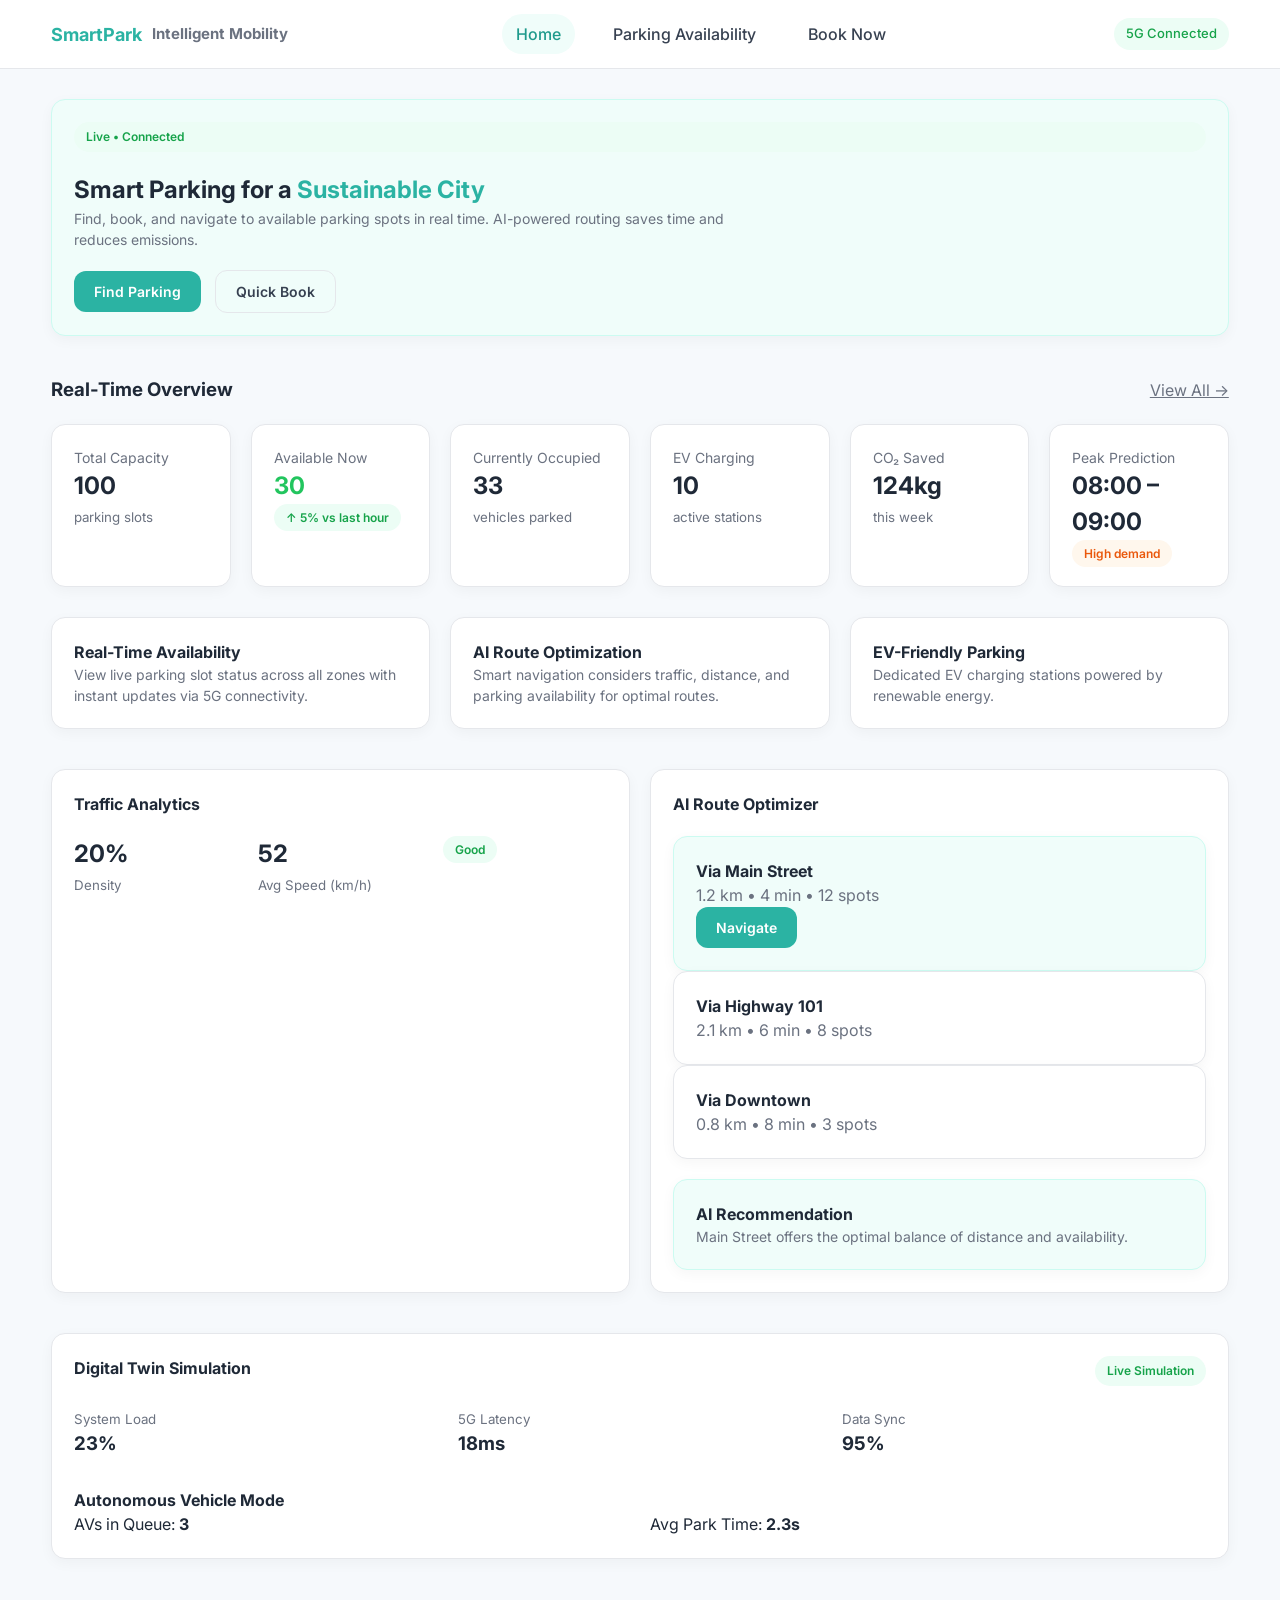
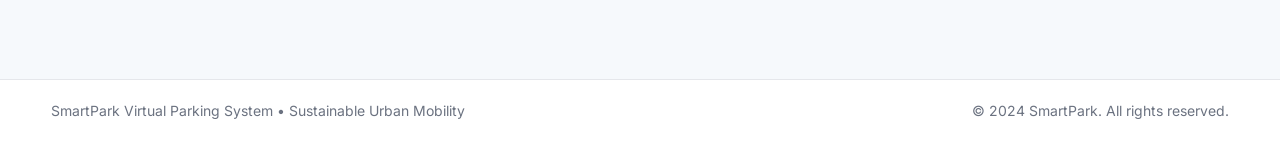
==== frontend/pages/confirmation.html @ 44996456 "Initial commit" ====
<!DOCTYPE html>
<html lang="en">
<head>
  <meta charset="UTF-8" />
  <meta name="viewport" content="width=device-width, initial-scale=1.0" />
  <title>Booking Confirmed | SmartPark</title>

  <link href="https://fonts.googleapis.com/css2?family=Inter:wght@400;500;600;700&display=swap" rel="stylesheet">
  <link rel="stylesheet" href="../css/style.css">

  <script defer src="../js/confirmation.js"></script>
</head>
<body>

<header class="navbar">
  <div class="container">
    <div class="logo">
      <span>SmartPark</span>
      <small class="text-muted">Intelligent Mobility</small>
    </div>
  </div>
</header>

<main class="page">
  <div class="container">

    <div class="card text-center" style="max-width:520px;margin:auto">
      <h2 style="color:var(--success)">Booking Confirmed</h2>
      <p class="text-muted mt-10">
        Your parking slot has been successfully reserved.
      </p>

      <div class="card soft mt-20 text-left">
        <p><strong>Slot:</strong> <span id="cSlot">-</span></p>
        <p><strong>Vehicle:</strong> <span id="cVehicle">-</span></p>
        <p><strong>Duration:</strong> <span id="cDuration">-</span></p>
        <p><strong>Amount Paid:</strong> <span id="cAmount">-</span></p>
      </div>

      <div class="mt-30">
        <a href="parking.html" class="btn btn-outline">Book Another Slot</a>
        <a href="index.html" class="btn btn-primary" style="margin-left:10px">
          Go to Home
        </a>
      </div>
    </div>

  </div>
</main>

<footer class="footer">
  <div class="container">
    <div>SmartPark Virtual Parking System</div>
    <div>© 2024 SmartPark</div>
  </div>
</footer>

</body>
</html>
---- frontend/css/style.css ----
/* ===============================
   SMARTPARK – GLOBAL DESIGN SYSTEM
   =============================== */

/* -------- CSS RESET -------- */
* {
  margin: 0;
  padding: 0;
  box-sizing: border-box;
  font-family: "Inter", system-ui, -apple-system, BlinkMacSystemFont, sans-serif;
}

body {
  background: #f6f9fc;
  color: #1f2937;
  line-height: 1.5;
}

/* -------- VARIABLES -------- */
:root {
  --primary: #2bb3a3;
  --primary-dark: #1f9a8c;
  --secondary: #0ea5e9;

  --success: #22c55e;
  --warning: #f59e0b;
  --danger: #ef4444;

  --bg-card: #ffffff;
  --bg-soft: #f0fdfa;

  --border: #e5e7eb;
  --muted: #6b7280;

  --radius: 14px;
  --radius-sm: 10px;

  --shadow-sm: 0 4px 14px rgba(0, 0, 0, 0.04);
  --shadow-md: 0 10px 30px rgba(0, 0, 0, 0.06);
}

/* -------- GLOBAL LAYOUT -------- */
.container {
  width: 92%;
  max-width: 1300px;
  margin: auto;
}

.page {
  padding: 30px 0 60px;
}

/* -------- NAVBAR -------- */
.navbar {
  background: #ffffff;
  border-bottom: 1px solid var(--border);
  padding: 14px 0;
  position: sticky;
  top: 0;
  z-index: 100;
}

.navbar .container {
  display: flex;
  align-items: center;
  justify-content: space-between;
}

.logo {
  display: flex;
  align-items: center;
  gap: 10px;
  font-weight: 700;
  font-size: 18px;
}

.logo span {
  color: var(--primary);
}

.nav-links {
  display: flex;
  gap: 24px;
}

.nav-links a {
  text-decoration: none;
  color: #374151;
  font-weight: 500;
  padding: 8px 14px;
  border-radius: 999px;
}

.nav-links a.active,
.nav-links a:hover {
  background: var(--bg-soft);
  color: var(--primary-dark);
}

.nav-right {
  display: flex;
  align-items: center;
  gap: 16px;
}

.badge {
  display: inline-flex;
  align-items: center;
  gap: 6px;
  background: #ecfdf5;
  color: #16a34a;
  padding: 6px 12px;
  border-radius: 999px;
  font-size: 13px;
  font-weight: 500;
}

/* -------- CARDS -------- */
.card {
  background: var(--bg-card);
  border-radius: var(--radius);
  padding: 22px;
  box-shadow: var(--shadow-sm);
  border: 1px solid var(--border);
}

.card.soft {
  background: var(--bg-soft);
  border-color: #ccfbf1;
}

.card-title {
  font-size: 16px;
  font-weight: 600;
  margin-bottom: 10px;
}

.card-muted {
  color: var(--muted);
  font-size: 14px;
}

/* -------- BUTTONS -------- */
.btn {
  border: none;
  outline: none;
  padding: 12px 20px;
  border-radius: 12px;
  font-weight: 600;
  cursor: pointer;
  font-size: 14px;
  transition: 0.2s ease;
}

.btn-primary {
  background: var(--primary);
  color: #ffffff;
}

.btn-primary:hover {
  background: var(--primary-dark);
}

.btn-outline {
  background: transparent;
  border: 1px solid var(--border);
  color: #374151;
}

.btn-outline:hover {
  background: #f9fafb;
}

/* -------- GRID -------- */
.grid {
  display: grid;
  gap: 20px;
}

.grid-2 {
  grid-template-columns: repeat(2, 1fr);
}

.grid-3 {
  grid-template-columns: repeat(3, 1fr);
}

.grid-4 {
  grid-template-columns: repeat(4, 1fr);
}

/* -------- STATUS TAGS -------- */
.tag {
  font-size: 12px;
  padding: 6px 12px;
  border-radius: 999px;
  font-weight: 600;
}

.tag.success {
  background: #ecfdf5;
  color: #16a34a;
}

.tag.warning {
  background: #fff7ed;
  color: #ea580c;
}

.tag.danger {
  background: #fef2f2;
  color: #dc2626;
}

/* -------- FOOTER -------- */
.footer {
  border-top: 1px solid var(--border);
  background: #ffffff;
  padding: 20px 0;
  margin-top: 60px;
}

.footer .container {
  display: flex;
  justify-content: space-between;
  align-items: center;
  color: var(--muted);
  font-size: 14px;
}

/* -------- UTILITIES -------- */
.mt-20 { margin-top: 20px; }
.mt-30 { margin-top: 30px; }
.mt-40 { margin-top: 40px; }

.text-right { text-align: right; }
.text-muted { color: var(--muted); }

/* ===== PAYMENT PAGE ===== */

.page-header {
  display: flex;
  align-items: center;
  gap: 14px;
}

.page-header i {
  font-size: 22px;
  cursor: pointer;
}

.details-box {
  background: #f9fafb;
  border-radius: 12px;
  padding: 16px;
  margin-top: 16px;
}

.detail-row {
  display: flex;
  justify-content: space-between;
  margin-bottom: 10px;
  font-size: 14px;
}

.amount-box {
  background: #ecfdf5;
  border-radius: 12px;
  padding: 16px;
  margin-top: 16px;
}

.amount-box .total {
  display: flex;
  justify-content: space-between;
  font-size: 18px;
  font-weight: 700;
  margin-top: 12px;
  color: var(--primary);
}

.secure-text {
  margin-top: 14px;
  font-size: 13px;
  color: #16a34a;
  display: flex;
  gap: 6px;
  align-items: center;
}

.payment-tabs {
  display: flex;
  gap: 12px;
  margin: 16px 0;
}

.payment-tabs .tab {
  flex: 1;
  padding: 14px;
  border-radius: 12px;
  border: 1px solid var(--border);
  background: #fff;
  cursor: pointer;
  font-weight: 600;
}

.payment-tabs .tab.active {
  border-color: var(--primary);
  background: #ecfdf5;
  color: var(--primary);
}

.payment-form label {
  font-size: 14px;
  font-weight: 500;
}

.payment-form input,
.payment-form select {
  width: 100%;
  padding: 12px;
  margin-top: 6px;
  border-radius: 10px;
  border: 1px solid var(--border);
}

.hidden {
  display: none;
}

.pay-btn {
  width: 100%;
  margin-top: 24px;
  font-size: 16px;
}
/* ===============================
   PARKING SLOT STYLES
   =============================== */

.slot {
  height: 90px;
  border-radius: 12px;
  display: flex;
  align-items: center;
  justify-content: center;
  font-weight: 600;
  font-size: 14px;
  transition: 0.2s ease;
}

/* AVAILABLE */
.slot-available {
  background: #ecfdf5;          /* light green */
  border: 1.5px solid #86efac;
  color: #166534;
  cursor: pointer;
}

.slot-available:hover {
  transform: translateY(-2px);
  box-shadow: 0 8px 20px rgba(34,197,94,0.2);
}

/* OCCUPIED */
.slot-occupied {
  background: #fef2f2;          /* light red */
  border: 1.5px solid #fca5a5;
  color: #7f1d1d;
  cursor: not-allowed;
}

/* RESERVED */
.slot-reserved {
  background: #fff7ed;          /* light orange */
  border: 1.5px solid #fdba74;
  color: #9a3412;
  cursor: not-allowed;
}

/* EV CHARGING */
.slot-ev {
  box-shadow: inset 0 0 0 2px #38bdf8;
  position: relative;
}

.slot-ev::after {
  content: "⚡";
  position: absolute;
  bottom: 6px;
  right: 8px;
  font-size: 14px;
  color: #0284c7;
}

/* Slot text */
.slot-id {
  text-align: center;
}

/* ===== BOOKING MODAL ===== */

.modal-overlay {
  position: fixed;
  inset: 0;
  background: rgba(0,0,0,0.45);
  display: flex;
  align-items: center;
  justify-content: center;
  z-index: 999;
}

.modal-card {
  background: #fff;
  width: 420px;
  border-radius: 16px;
  padding: 22px;
  box-shadow: var(--shadow-md);
}

.modal-header {
  display: flex;
  justify-content: space-between;
  align-items: center;
}

.modal-close {
  border: none;
  background: none;
  font-size: 22px;
  cursor: pointer;
}

.modal-info {
  background: #f9fafb;
  padding: 14px;
  border-radius: 12px;
  margin: 16px 0;
}

.modal-info div {
  display: flex;
  justify-content: space-between;
  font-size: 14px;
  margin-bottom: 6px;
}

.modal-label {
  font-size: 14px;
  font-weight: 500;
}

.modal-input {
  width: 100%;
  padding: 12px;
  border-radius: 10px;
  border: 1px solid var(--border);
  margin-top: 6px;
}

.duration-buttons {
  display: flex;
  gap: 10px;
  margin-top: 10px;
}

.duration-buttons button {
  flex: 1;
  padding: 10px;
  border-radius: 10px;
  border: 1px solid var(--border);
  background: #fff;
  cursor: pointer;
}

.duration-buttons .active {
  background: var(--primary);
  color: #fff;
  border-color: var(--primary);
}

.price-box {
  background: #ecfdf5;
  border-radius: 12px;
  padding: 14px;
  margin: 18px 0;
  font-size: 14px;
}

.price-box div {
  display: flex;
  justify-content: space-between;
  margin-bottom: 6px;
}

.price-box .total {
  font-size: 18px;
  font-weight: 700;
  color: var(--primary);
}

.modal-actions {
  display: flex;
  gap: 12px;
}

.hidden {
  display: none;
}
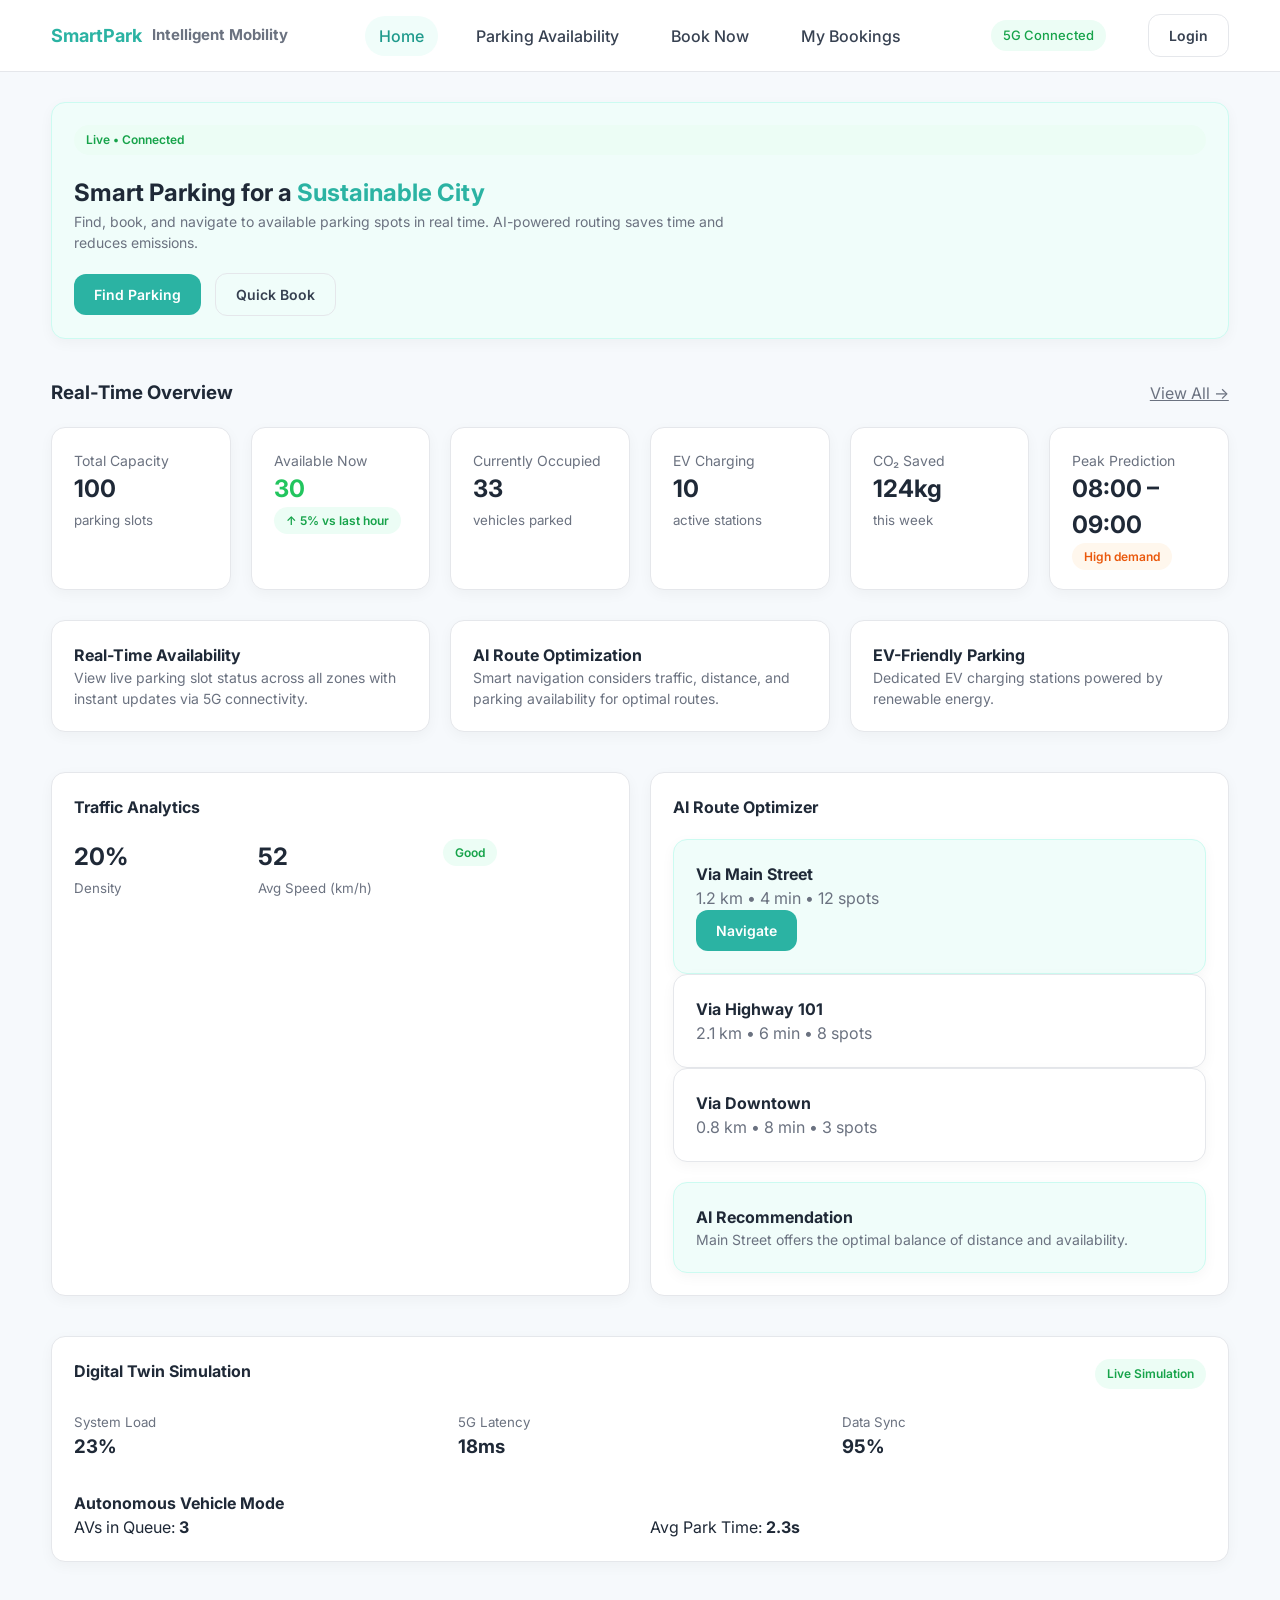
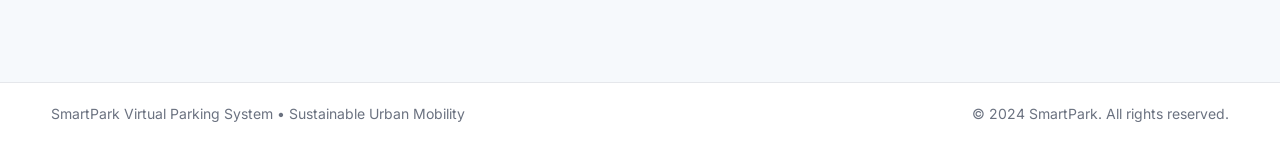
==== commit 27187b45: "Initial commit - Smart Parking System" ====
--- a/frontend/pages/confirmation.html
+++ b/frontend/pages/confirmation.html
@@ -54,6 +54,14 @@
     <div>© 2024 SmartPark</div>
   </div>
 </footer>
+<script>
+const user = localStorage.getItem("userEmail");
+
+if (!user) {
+  alert("Please login first");
+  window.location.href = "index.html";
+}
+</script>
 
 </body>
 </html>
